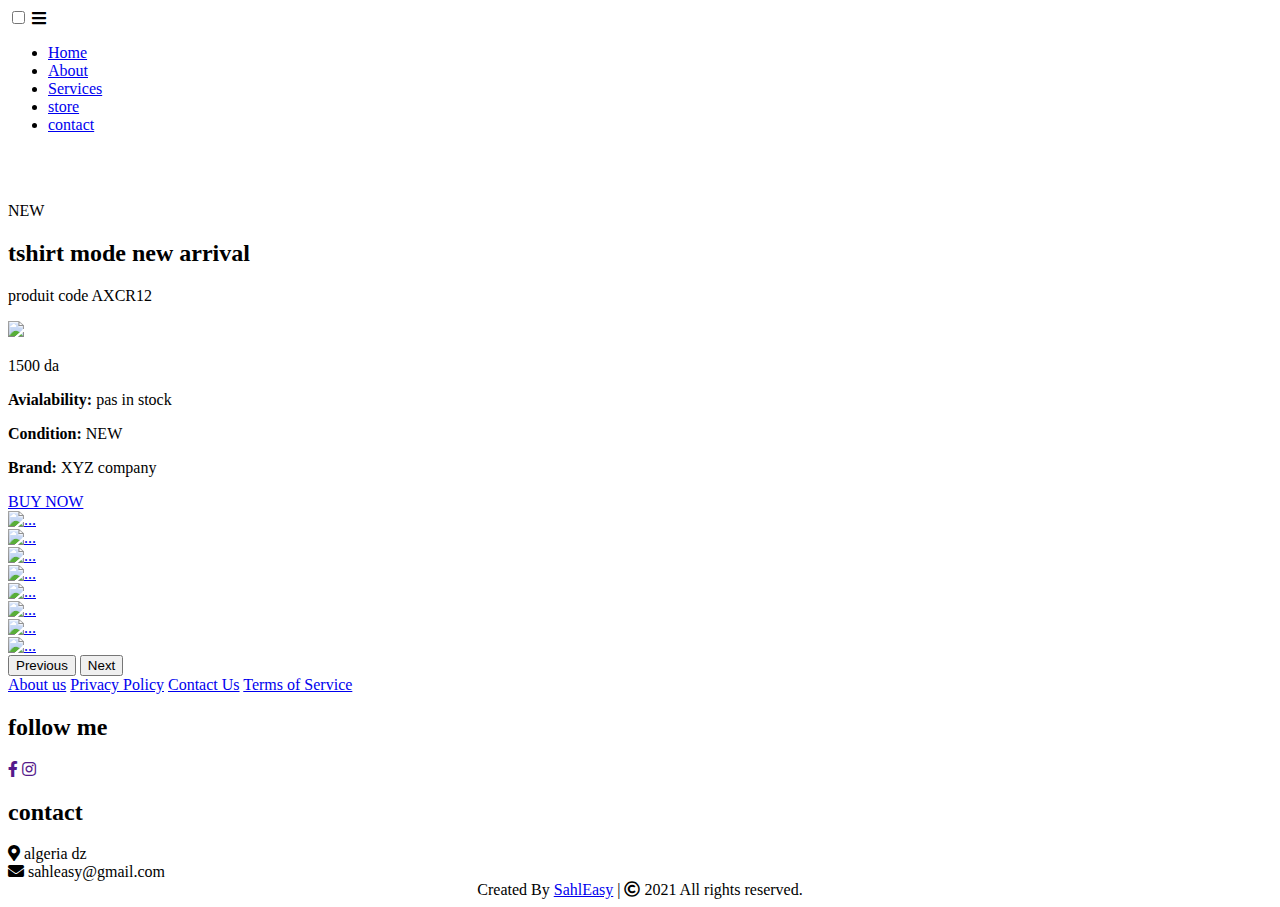
==== page/plus.html @ 5e6e51f5 "Update plus.html" ====
<!DOCTYPE html>
<html lang="en">
<head>
    <meta charset="UTF-8">
    <meta http-equiv="X-UA-Compatible" content="IE=edge">
    <meta name="viewport" content="width=device-width, initial-scale=1.0">
    <title>my shop</title>
    <link rel="shortcut icon" href="../images/logo1.png" type="image/x-icon">
    <link rel="stylesheet" href="../css/style.css">
    <link rel="stylesheet" href="../css/plus.css">
    <link rel="stylesheet" href="https://cdnjs.cloudflare.com/ajax/libs/font-awesome/5.15.3/css/all.min.css"/>
    <meta name="viewport" content="width=device-width, initial-scale=1.0">
    <link href="https://cdn.jsdelivr.net/npm/bootstrap@5.0.0/dist/css/bootstrap.min.css" rel="stylesheet" integrity="sha384-wEmeIV1mKuiNpC+IOBjI7aAzPcEZeedi5yW5f2yOq55WWLwNGmvvx4Um1vskeMj0" crossorigin="anonymous">
    <script>
        function clickme(smallImg) {
      
            var fullImg = document.getElementById("imagebox");
            fullImg.src = smallImg.src;
      
        }
      </script>
</head>
<body>
    <input type="checkbox" id="active">
      <label for="active" class="menu-btn"><i class="fas fa-bars"></i></label>
      <div class="wrapper">
         <ul>
            <li><a href="../index.html">Home</a></li>
            <li><a href="#">About</a></li>
            <li><a href="service.html">Services</a></li>
            <li><a href="store.html">store</a></li>
            <li><a href="thanks.html">contact</a></li>
         </ul>
      </div>
      <div class="container">
          <div class="slido">
            <div class="preview">
              <img src="../images/watch3.png" id="imagebox" alt="">
          </div>
              <div class="product">
               
                  <img  src="../images/shoe2.png" alt="" onclick="clickme(this)">
                  <img  src="../images/shoe4.png" alt="" onclick="clickme(this)">
                  <img  src="../images/watch4.png" alt="" onclick="clickme(this)">
                  <img  src="../images/watch2.png" alt="" onclick="clickme(this)">
    
              </div>
          </div>
          <div class="ruw">
            <div class="detail">
                <p class="newarrival text-center">NEW</p>
                <h2> tshirt mode new arrival</h2>
                <p>produit code AXCR12</p>
                <img src="../images/stars.png" class="stars">
                <p class="price"> 1500 da</p>
                <p> <b>Avialability:</b> pas in  stock </p>
                <p> <b>Condition:</b> NEW</p>
                <p> <b>Brand:</b> XYZ company</p>
                <a href="../page/order.html">BUY NOW</a>
               
          </div>
        </div>
    </div>
    <div class="row">
      <div id="carouselExampleControls" class="carousel slide" data-bs-ride="carousel">
        <div class="carousel-inner">
          <div class="carousel-item active">
            <div class="row">
              <div class="col-3">
               <a href="../page/plus.html"><img  src="../images/phone1.png" class="d-block w-100" alt="..."></a> 
              </div>
              <div class="col-3">
                <a href="../page/plus.html"><img src="../images/phone1.png" class="d-block w-100" alt="..."></a>
              </div>
              <div class="col-3">
                <a href="../page/plus.html"><img src="../images/phone1.png" class="d-block w-100" alt="..."></a>
              </div>
              <div class="col-3">
                <a href="../page/plus.html"><img src="../images/phone1.png" class="d-block w-100" alt="..."></a>
              </div>
            </div>
           
          </div>
          <div class="carousel-item">
            <div class="row">
              <div class="col-3">
                <a href="../page/plus.html"><img src="../images/phone2.png" class="d-block w-100" alt="..."></a>
              </div>
              <div class="col-3">
                <a href="../page/plus.html"><img src="../images/phone1.png" class="d-block w-100" alt="..."></a>
              </div>
              <div class="col-3">
                <a href="../page/plus.html"><img src="../images/phone2.png" class="d-block w-100" alt="..."></a>
              </div>
              <div class="col-3">
                <a href="../page/plus.html"><img src="../images/phone1.png" class="d-block w-100" alt="..."></a>
              </div>
            </div>
          </div>
  
        </div>
        <button class="carousel-control-prev" type="button" data-bs-target="#carouselExampleControls" data-bs-slide="prev">
          <span class="carousel-control-prev-icon" aria-hidden="true"></span>
          <span class="visually-hidden">Previous</span>
        </button>
        <button class="carousel-control-next" type="button" data-bs-target="#carouselExampleControls" data-bs-slide="next">
          <span class="carousel-control-next-icon" aria-hidden="true"></span>
          <span class="visually-hidden">Next</span>
        </button>
      </div>
    </div> 
    <footer>
      <div class="main-content">
        <div class="left box">
          <a href="page/plus.html">About us</a>
          <a href="page/plus.html">Privacy Policy</a>
          <a href="page/plus.html">Contact Us</a>
          <a href="page/plus.html">Terms of Service</a>
          <div class="content">
            <div class="social">
              <h2>follow me</h2>
              <a href=""><span class="fab fa-facebook-f"></span></a>
              <a href=""><span class="fab fa-instagram"></span></a>
            </div>
          </div>
        </div>
        <div class="center box">
          <h2>contact</h2>
          <div class="content">
            <div class="place">
              <span class="fas fa-map-marker-alt"></span>
              <span class="text">algeria dz</span>
            </div>
            <div class="email">
              <span class="fas fa-envelope"></span>
              <span class="text">sahleasy@gmail.com</span>
            </div>
          </div>
        </div>
      </div>
    </footer>
    <div class="bottom">
      <center>
        <span class="credit">Created By <a href="../index.html">SahlEasy</a> | </span>
        <span class="far fa-copyright"></span><span> 2021 All rights reserved.</span>
      </center>
    </div>
<script src="https://cdn.jsdelivr.net/npm/@popperjs/core@2.9.2/dist/umd/popper.min.js" integrity="sha384-IQsoLXl5PILFhosVNubq5LC7Qb9DXgDA9i+tQ8Zj3iwWAwPtgFTxbJ8NT4GN1R8p" crossorigin="anonymous"></script>
<script src="https://cdn.jsdelivr.net/npm/bootstrap@5.0.0/dist/js/bootstrap.min.js" integrity="sha384-lpyLfhYuitXl2zRZ5Bn2fqnhNAKOAaM/0Kr9laMspuaMiZfGmfwRNFh8HlMy49eQ" crossorigin="anonymous"></script>
</body>
</html>
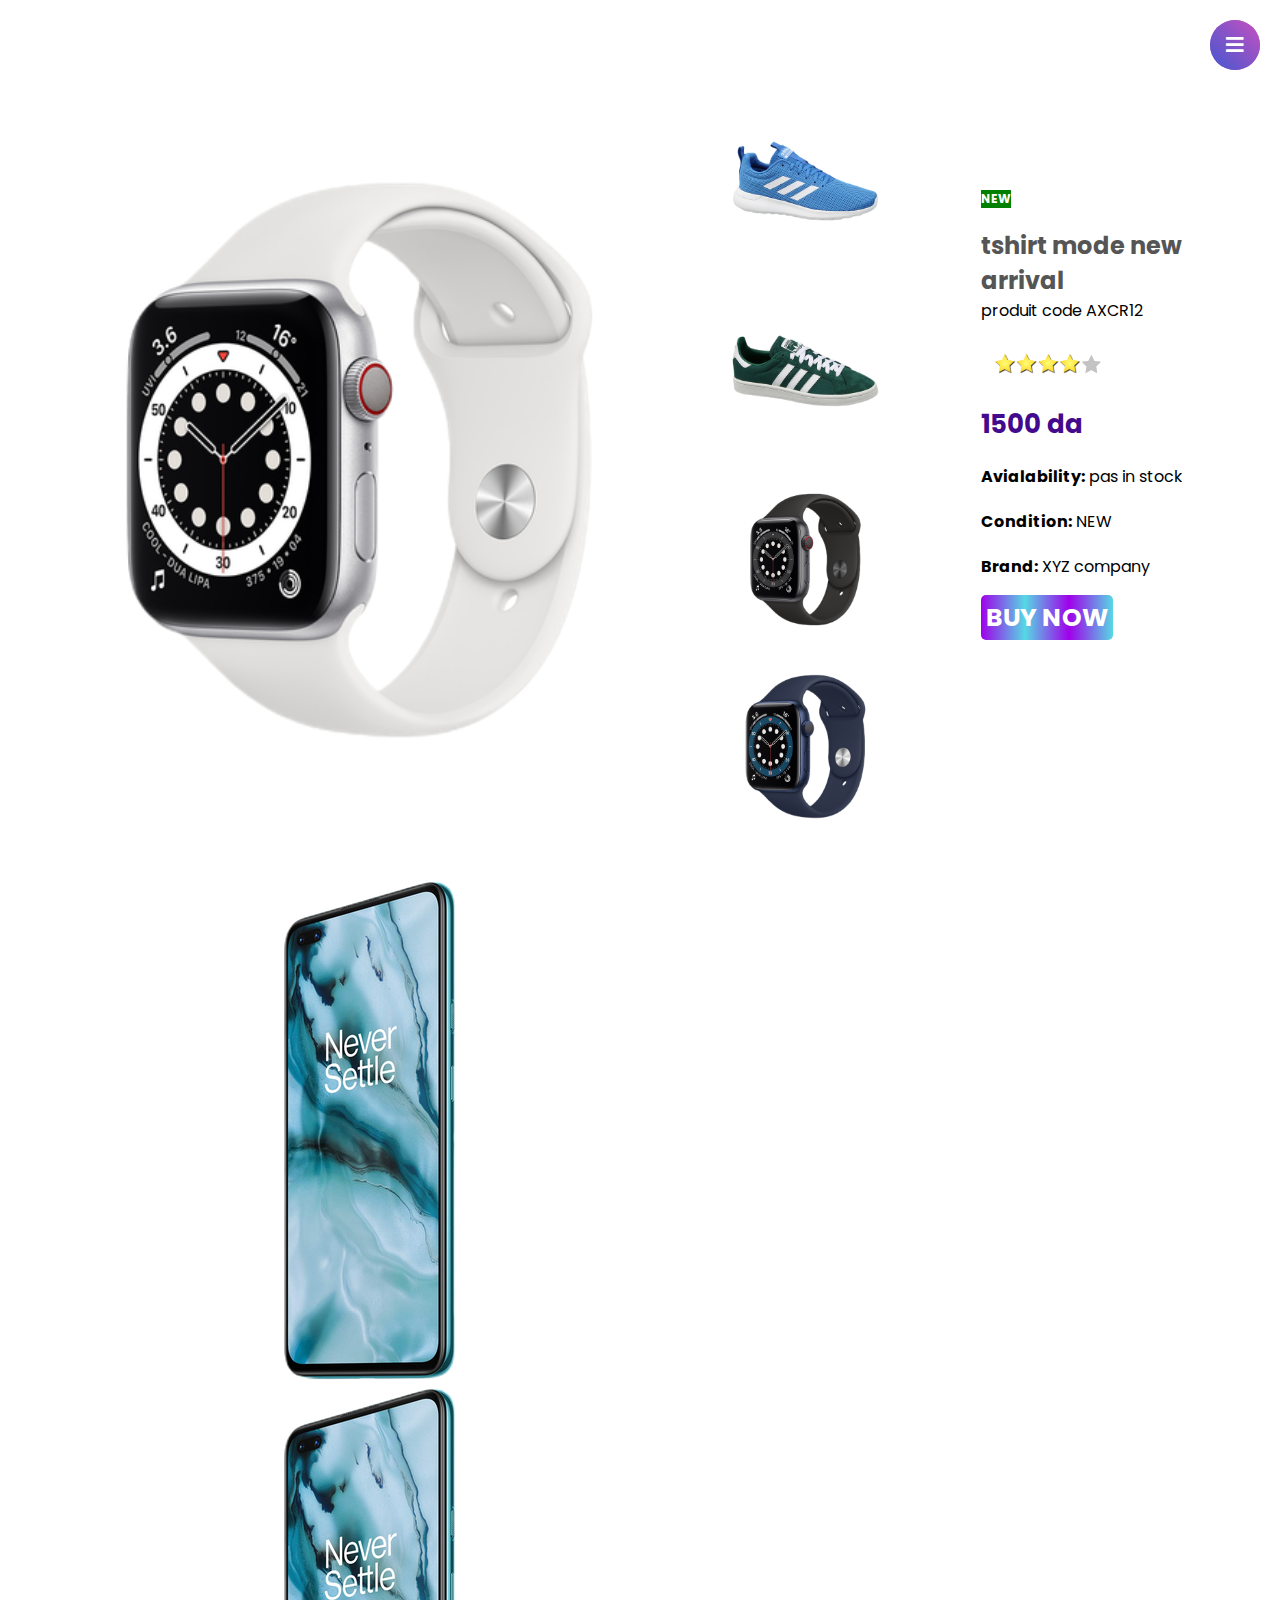
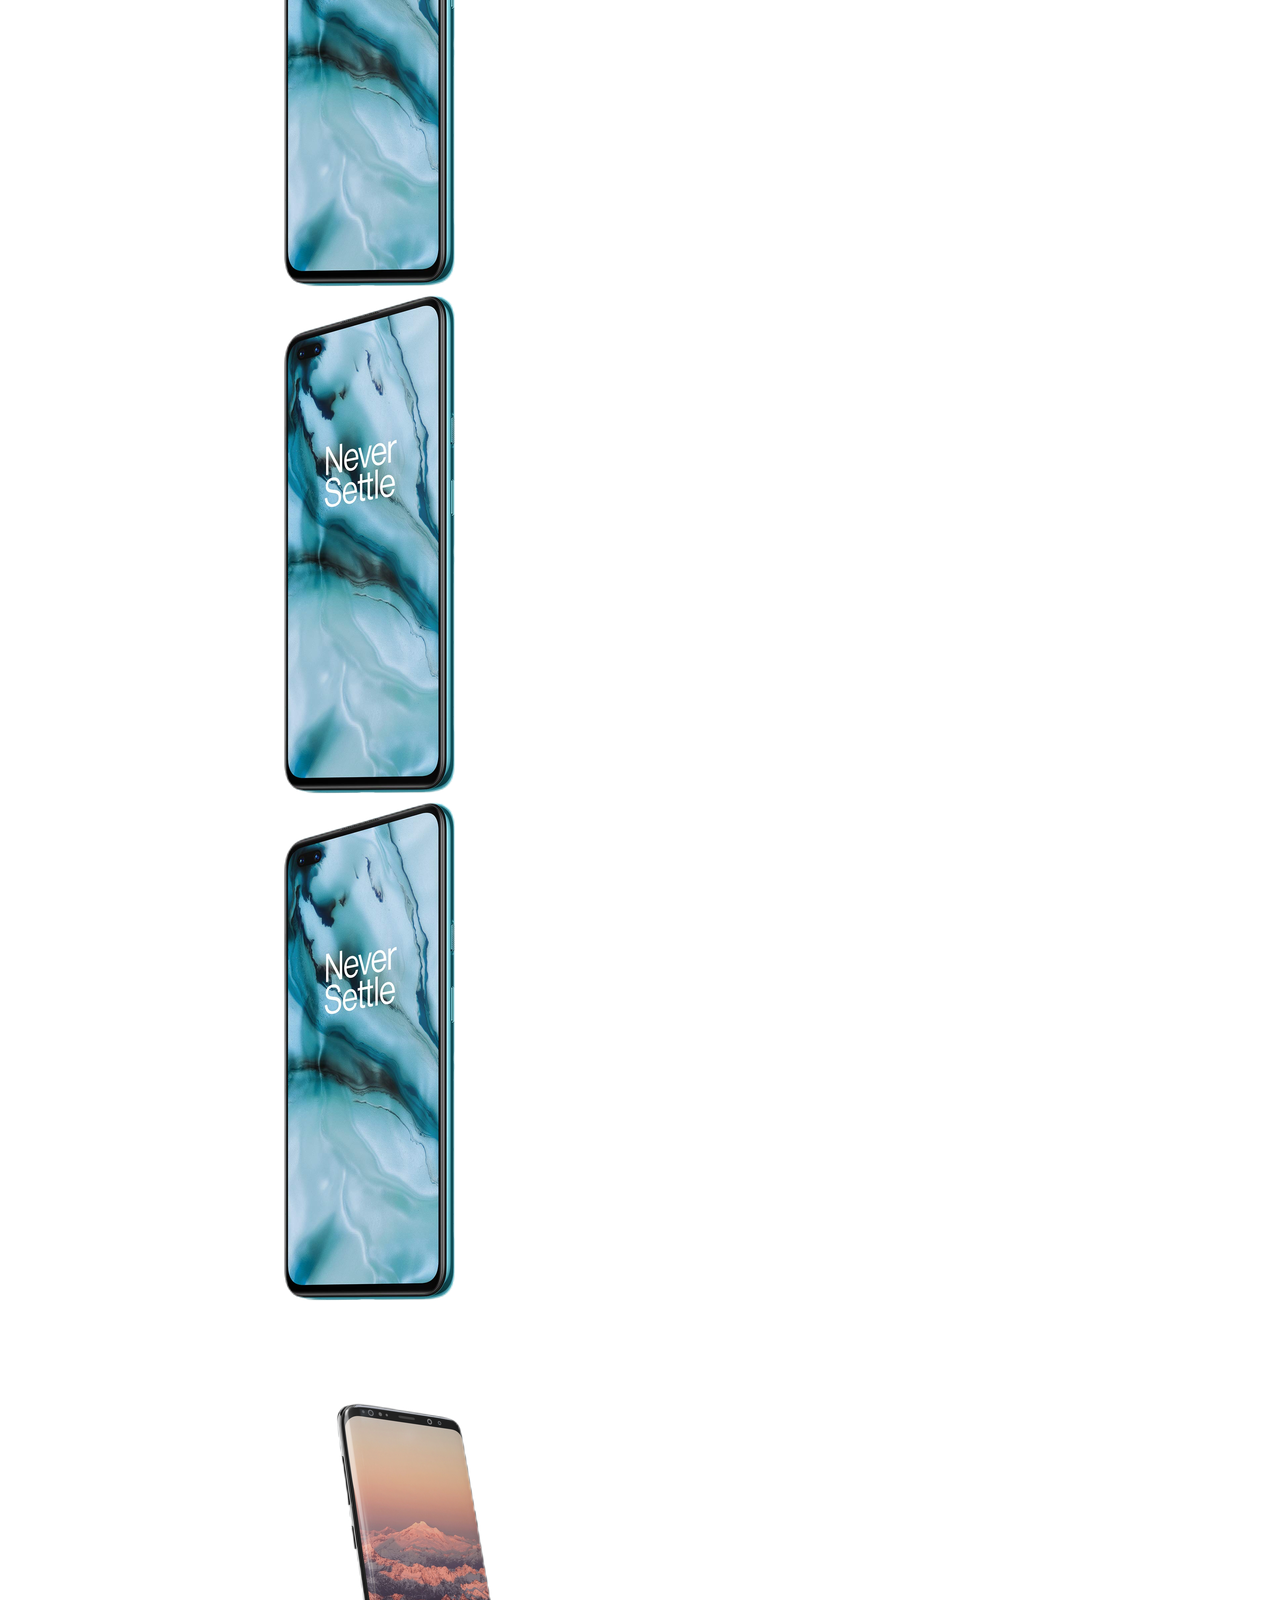
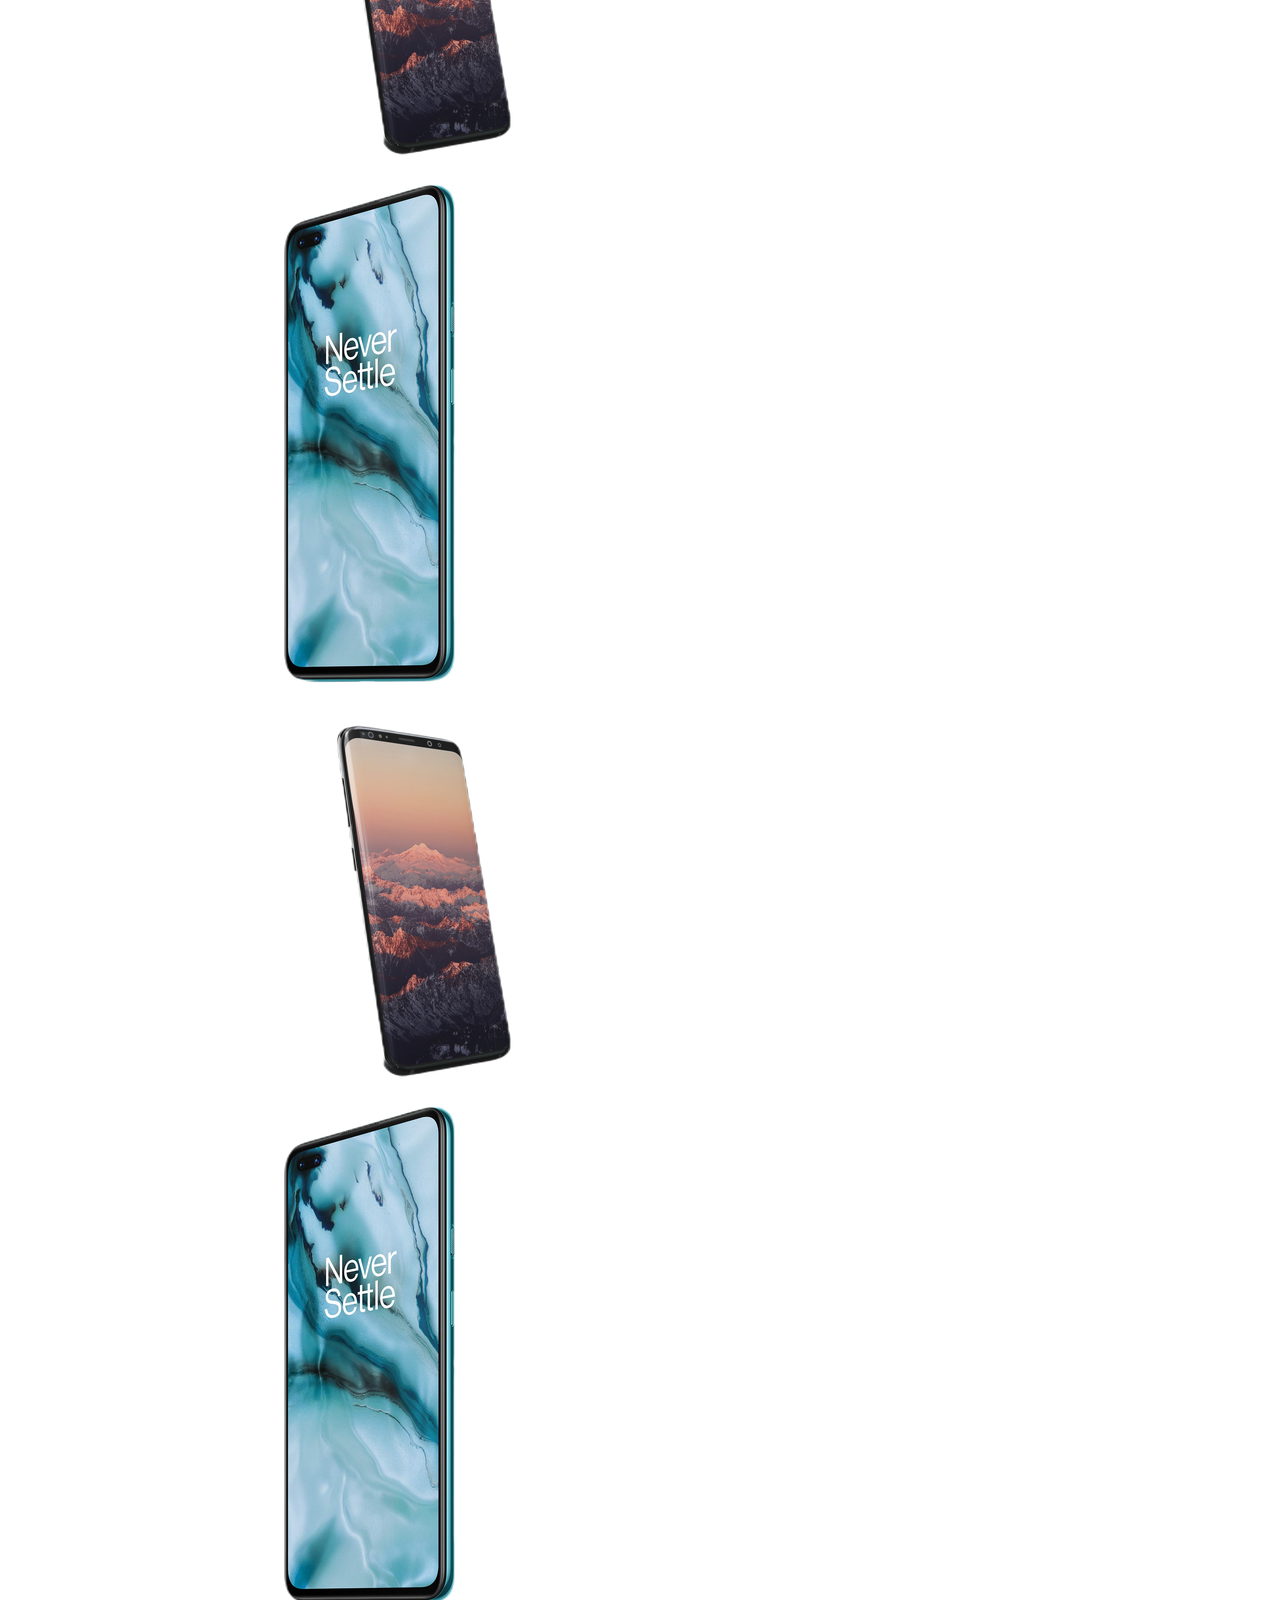
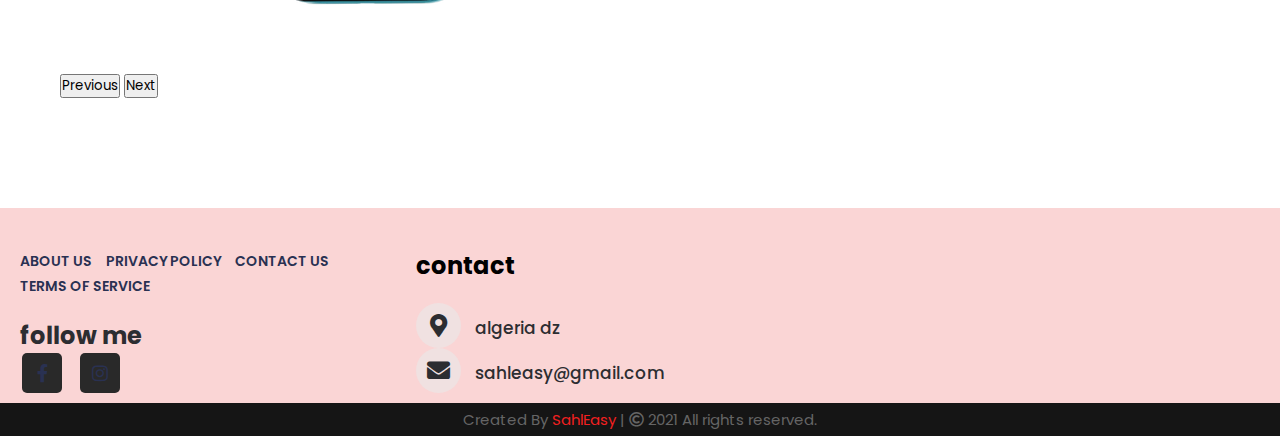
==== commit 8ff3fc7f: "new" ====
--- a/page/plus.html
+++ b/page/plus.html
@@ -27,9 +27,9 @@
          <ul>
             <li><a href="../index.html">Home</a></li>
             <li><a href="#">About</a></li>
-            <li><a href="service.html">Services</a></li>
+            <li><a href="#">Services</a></li>
             <li><a href="store.html">store</a></li>
-            <li><a href="thanks.html">contact</a></li>
+            <li><a href="../page/thanks.html">contact</a></li>
          </ul>
       </div>
       <div class="container">
@@ -148,4 +148,4 @@
 <script src="https://cdn.jsdelivr.net/npm/@popperjs/core@2.9.2/dist/umd/popper.min.js" integrity="sha384-IQsoLXl5PILFhosVNubq5LC7Qb9DXgDA9i+tQ8Zj3iwWAwPtgFTxbJ8NT4GN1R8p" crossorigin="anonymous"></script>
 <script src="https://cdn.jsdelivr.net/npm/bootstrap@5.0.0/dist/js/bootstrap.min.js" integrity="sha384-lpyLfhYuitXl2zRZ5Bn2fqnhNAKOAaM/0Kr9laMspuaMiZfGmfwRNFh8HlMy49eQ" crossorigin="anonymous"></script>
 </body>
-</html>
+</html>--- a/css/style.css
+++ b/css/style.css
@@ -0,0 +1,393 @@
+@import url('https://fonts.googleapis.com/css?family=Poppins:400,500,600,700&display=swap');
+*{
+    padding: 0;
+    margin: 0;
+    box-sizing: border-box;
+  font-family: 'Poppins', sans-serif;
+}
+.headimg{
+  text-align: center;
+  max-width: 100%;
+}
+.headimg img{
+  max-width: 95%;
+  height: auto;
+}
+.texttiter{
+box-sizing: border-box;
+padding-right: 15px;
+padding-left: 15px;
+color: #1b1b1b;
+font-weight: 300;
+text-align: left;
+margin: .4em 0 0 0;
+line-height: 1.2em;
+margin-top:60px;
+}
+.service{
+display: flex;
+text-align: justify;
+box-sizing: border-box;
+padding-right: 15px;
+padding-left: 15px;
+margin: 30px;
+justify-content: space-between;
+  
+}
+
+.descp{
+  text-align: justify;
+  box-sizing: border-box;
+  flex-basis: 60%;
+  
+}
+.descp p{
+  line-height: 1.5;
+  margin: 0 0 1.3em;
+
+}
+.canvalogo{
+  text-align: center;
+  height: 300px;
+  margin-top: 20px;
+  top: 20px;
+  width: 100%;
+
+}
+.canvalogo img{
+  width: auto;
+  height: 300px;
+}
+.col{
+  margin-bottom: 30px;
+  padding: 20px;
+  text-align: center;
+  width: 100%;
+ 
+}
+.coloncard{
+  width: 280px;
+  height: 280px;
+  display: inline-block;
+  border-radius: 10%;
+  padding: 5px 10px;
+  margin: 10px 10px;
+  cursor: pointer;
+  background-position: center;
+  background-size: cover;
+  box-shadow: 5px 5px 5px rgba(75, 68, 68, 0.2);
+  transition: 0.5s;
+
+}
+.coloncard img{
+  width: 100%;
+  border-radius: 5%;
+  height: 150px;
+}
+.coloncard:hover{
+transform:translateY(-10px);
+color: rgb(77, 136, 80);
+}
+.barcolon{
+  float: right;
+  width: 30%;
+  margin-bottom: 20px;
+  margin-right: 60px;
+  padding-bottom: 7px;
+  text-align: justify;
+  font-family: Verdana, Geneva, sans-serif;
+  font-size: 14px;
+  line-height: 21px;
+  position: relative;
+}
+.barcolon h3 a{
+  text-decoration: none;
+  color: #1a1a1a;
+  box-shadow: 5px 5px  rgba(231, 227, 227, 0.2);
+}
+
+.barcolon h3 a:hover{
+  color: #9be2e2;
+}
+.wrapper{
+    position: fixed;
+    top: 0;
+    left: 0;
+    height: 100%;
+    width: 100%;
+    background: linear-gradient(-135deg, #c850c0, #4158d0);
+    clip-path: circle(25px at calc(100% - 45px) 45px);
+    transition: all 0.3s ease-in-out;
+  }
+  #active:checked ~ .wrapper{
+    clip-path: circle(75%);
+  }
+  .menu-btn{
+    position: fixed;
+    z-index: 2;
+    right: 20px;
+    top: 20px;
+    height: 50px;
+    width: 50px;
+    text-align: center;
+    line-height: 50px;
+    border-radius: 50%;
+    font-size: 20px;
+    color: #fff;
+    cursor: pointer;
+    background: linear-gradient(-135deg, #c850c0, #4158d0);
+    transition: all 0.3s ease-in-out;
+  }
+  #active:checked ~ .menu-btn{
+    background: #fff;
+    color: #4158d0;
+  }
+  #active:checked ~ .menu-btn i:before{
+    content: "\f00d";
+  }
+  .wrapper ul{
+    position: absolute;
+    top: 50%;
+    left: 50%;
+    transform: translate(-50%, -50%);
+    list-style: none;
+    text-align: center;
+  }
+  .wrapper ul li{
+    margin: 15px 0;
+  }
+  .wrapper ul li a{
+    color: none;
+    text-decoration: none;
+    font-size: 30px;
+    font-weight: 500;
+    padding: 5px 30px;
+    color: #fff;
+    position: relative;
+    line-height: 50px;
+    transition: all 0.3s ease;
+  }
+  .wrapper ul li a:after{
+    position: absolute;
+    content: "";
+    background: #fff;
+    width: 100%;
+    height: 50px;
+    left: 0;
+    border-radius: 50px;
+    transform: scaleY(0);
+    z-index: -1;
+    transition: transform 0.3s ease;
+  }
+  .wrapper ul li a:hover:after{
+    transform: scaleY(1);
+  }
+  .wrapper ul li a:hover{
+    color: #4158d0;
+  }
+  input[type="checkbox"]{
+    display: none;
+  }
+.prodect{
+    padding: 20px;
+    text-align: center;
+    margin: 30px;
+}
+.card{
+    box-shadow: 0 4px 8px 0 rgba(0, 0, 0, 0.2);
+    max-width: 250px;
+    margin: 20px;
+    text-align: center;
+    display: inline-block;
+    transition: 0.5s;
+}
+.card:hover{
+  transform:translateY(-10px);
+color: rgb(77, 136, 80);
+}
+.price{
+    color: gray;
+    font-size: 22px;
+}
+.card button{
+    border: none;
+    outline: 0;
+    padding: 12px;
+    color: white;
+    background-color: rgb(54, 52, 52);
+    text-align: center;
+    cursor: pointer;
+    width: 100%;
+    font-size: 18px;
+}
+.card button:hover{
+    opacity: 0.7;
+}
+.card button a{
+  text-decoration: none;
+  color: rgb(55, 231, 69);
+  color: rgb(228, 240, 229);
+  text-align: center;
+  cursor: pointer;
+  width: 100%;
+  font-size: 18px;
+
+}
+.title{
+    text-align: center;
+    color: rgb(24, 212, 103);
+    font-size: 20px;
+    font-weight: initial;
+}
+
+footer{
+  width: 100%;
+  background: rgb(250, 213, 213);
+  margin-top: 50px;
+  display: inline-flex;
+}
+.main-content{
+  display: flex;
+}
+.main-content .box{
+  flex-basis: 50%;
+  padding: 10px 20px;
+  margin-top: 30px;
+}
+.box a{
+  font-size: 14px;
+  font-weight: 600;
+  text-transform: uppercase;
+  text-decoration: none;
+  color:rgb(41, 49, 82);
+  margin-right: 10px;
+}
+.box a:hover{
+  color: #4158d0;
+}
+.box .content{
+  margin: 20px 0 0 0;
+  color: #2c2d31;
+  
+}
+.box .content:before{
+  position: absolute;
+  content: '';
+  top: -10px;
+  height: 2px;
+  width: 100%;
+  background: #e9dada;
+}
+.box .content:after{
+  position: absolute;
+  content: '';
+  height: 2px;
+  width: 15%;
+  background: #f12020;
+  top: -10px;
+}
+.left .content p{
+  text-align: justify;
+}
+.left .content .social{
+  margin: 20px 0 0 0;
+}
+.left .content .social a{
+  padding: 0 2px;
+}
+.left .content .social a span{
+  height: 40px;
+  width: 40px;
+  background: #292929;
+  line-height: 40px;
+  text-align: center;
+  font-size: 18px;
+  border-radius: 5px;
+  transition: 0.3s;
+}
+.left .content .social a span:hover{
+  background: #f12020;
+}
+.center .content .fas{
+  font-size: 1.4375rem;
+  background: #f0e1e1;
+  height: 45px;
+  width: 45px;
+  line-height: 45px;
+  text-align: center;
+  border-radius: 50%;
+  transition: 0.3s;
+  cursor: pointer;
+}
+.center .content .fas:hover{
+  background: #f12020;
+}
+.center .content .text{
+  font-size: 1.0625rem;
+  font-weight: 500;
+  padding-left: 10px;
+}
+.center .content .phone{
+  margin: 15px 0;
+}
+.bottom center{
+  padding: 5px;
+  font-size: 0.9375rem;
+  background: #151515;
+}
+.bottom center span{
+  color: #656565;
+}
+.bottom center a{
+  color: #f12020;
+  text-decoration: none;
+}
+.bottom center a:hover{
+  text-decoration: underline;
+}
+@media screen and (max-width: 900px) {
+  footer{
+    position: relative;
+    bottom: 0px;
+    width: 95%;
+    display: block;
+  }
+  .main-content{
+    flex-wrap: wrap;
+    flex-direction: column;
+  }
+  .main-content .box{
+    margin: 5px 0;
+  }
+  .service{
+    display: block;
+  }
+   .service img{
+    width: 300px;
+    height: 200px;
+
+  }
+ 
+  .canvalogo{
+    text-align: center;
+    height: 200px;
+    margin-top: 20px;
+    top: 20px;
+    width: 90%;
+  
+  }
+  .canvalogo img{
+    width: auto;
+    height: 200px;
+  }
+ 
+  .col{
+    width:100%;
+  }
+  .barcolon{
+     width: 100%;
+    margin-right: 10px;
+  margin-left: 10px;
+    text-align:center;
+  } 
+}
--- a/css/plus.css
+++ b/css/plus.css
@@ -0,0 +1,124 @@
+@import url('https://fonts.googleapis.com/css?family=Poppins:400,500,600,700&display=swap');
+*{
+    padding: 0;
+    margin: 0;
+    box-sizing: border-box;
+  font-family: 'Poppins', sans-serif;
+}
+
+.container{
+    margin-top: 100px;
+    justify-content: space-between;
+    display: flex;
+   
+} 
+
+.ruw{
+ width: 100%;
+ margin: 10px;
+ display: flex;
+ justify-content: space-between;
+ padding: 10px;
+
+
+
+}
+
+.slido{
+ width: 100%;
+ height: 80vh;
+display: flex;
+justify-content: space-between;
+
+
+}
+.product img{
+ height: 19vh;
+ margin-bottom: 9px;
+ cursor: pointer;
+
+}
+.preview img{
+ height: 100%;
+}
+
+
+.newarrival{
+    background: green;
+    width: 30px;
+    color: white;
+    font-size: 12px;
+    font-weight: bold;
+} 
+.detail{
+    padding: 70px;
+
+   
+}
+.detail p{
+    margin-bottom:20px;
+}
+.detail h2{
+    color:#555;
+} 
+.stars{
+  height: 35px;
+} 
+.price{
+    color: rgb(67, 10, 141);
+    font-size: 26px;
+    font-weight: bold;
+    padding-top: 20px;
+    
+}
+.detail a{
+   text-decoration: none;
+   background: -webkit-linear-gradient(right, #56d8e4, #9f01ea, #56d8e4, #9f01ea);
+   transition: all 0.4s;
+   height: 50px;
+   font-size: 25px;
+   font-weight: bold;
+   border-radius: 5px;
+   padding: 5px;
+   color: white;
+   
+   
+   
+}
+.row{
+    margin: 60px;
+    width: 95%;
+
+}
+
+@media all and (max-width: 968px) {
+    .container{
+        margin-top: 50px;
+        display:block;
+        width: 100%;
+        
+        
+     
+    } 
+    .slido{
+        display: inline-block;
+    }
+    .ruw{
+        display:block;
+       
+       
+    }
+   
+    .product{
+        display:block;
+        margin-top:40px;
+        width:100%;
+        text-align: center;
+
+    }
+  .preview img{
+        width: 100%;
+        height: auto;
+    }
+ 
+  }